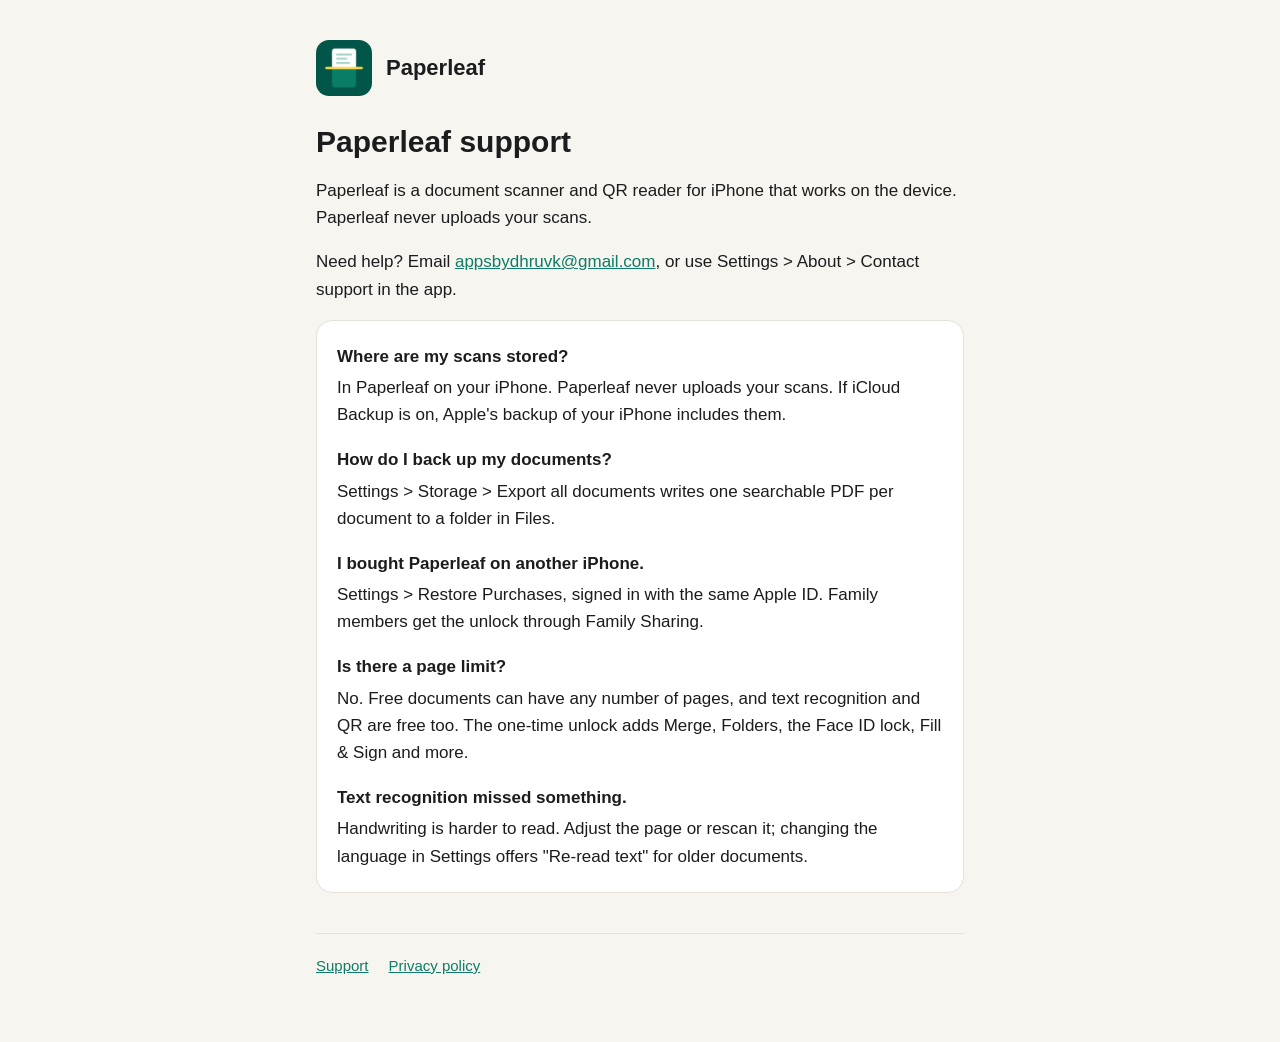
==== index.html @ 41aa4fe1 "Paperleaf support and privacy pages" ====
<!doctype html>
<html lang="en">
<head>
<meta charset="utf-8">
<meta name="viewport" content="width=device-width, initial-scale=1">
<title>Paperleaf Support</title>
<meta name="description" content="Help for Paperleaf, the private document and QR scanner for iPhone.">
<link rel="icon" href="icon.png">
<link rel="stylesheet" href="style.css">
</head>
<body>
<main>
  <header><img src="icon.png" alt=""><a href="index.html">Paperleaf</a></header>
  <h1>Paperleaf support</h1>
  <p>Paperleaf is a document scanner and QR reader for iPhone that works on the device. Paperleaf never uploads your scans.</p>
  <p>Need help? Email <a href="mailto:appsbydhruvk@gmail.com?subject=Paperleaf">appsbydhruvk@gmail.com</a>, or use Settings &gt; About &gt; Contact support in the app.</p>

  <div class="card">
    <h2>Where are my scans stored?</h2>
    <p>In Paperleaf on your iPhone. Paperleaf never uploads your scans. If iCloud Backup is on, Apple's backup of your iPhone includes them.</p>
    <h2>How do I back up my documents?</h2>
    <p>Settings &gt; Storage &gt; Export all documents writes one searchable PDF per document to a folder in Files.</p>
    <h2>I bought Paperleaf on another iPhone.</h2>
    <p>Settings &gt; Restore Purchases, signed in with the same Apple ID. Family members get the unlock through Family Sharing.</p>
    <h2>Is there a page limit?</h2>
    <p>No. Free documents can have any number of pages, and text recognition and QR are free too. The one-time unlock adds Merge, Folders, the Face ID lock, Fill &amp; Sign and more.</p>
    <h2>Text recognition missed something.</h2>
    <p>Handwriting is harder to read. Adjust the page or rescan it; changing the language in Settings offers "Re-read text" for older documents.</p>
  </div>

  <nav><a href="index.html">Support</a><a href="privacy.html">Privacy policy</a></nav>
</main>
</body>
</html>
---- style.css ----
:root {
  --bg: #f7f5f0;
  --card: #ffffff;
  --ink: #1c1c1e;
  --muted: #5f6368;
  --accent: #0e7c66;
  --line: #e4e1d9;
  color-scheme: light dark;
}
@media (prefers-color-scheme: dark) {
  :root {
    --bg: #111413;
    --card: #1b201e;
    --ink: #f2f2f0;
    --muted: #a3aaa7;
    --accent: #3dbe9e;
    --line: #2c3330;
  }
}
* { box-sizing: border-box; }
body {
  margin: 0;
  background: var(--bg);
  color: var(--ink);
  font: 17px/1.6 -apple-system, BlinkMacSystemFont, "Helvetica Neue", Arial, sans-serif;
}
main { max-width: 680px; margin: 0 auto; padding: 40px 16px 64px; }
header { display: flex; align-items: center; gap: 14px; margin-bottom: 28px; }
header img { width: 56px; height: 56px; border-radius: 13px; }
header a { color: inherit; text-decoration: none; font-weight: 600; font-size: 22px; }
h1 { font-size: 30px; line-height: 1.2; margin: 0 0 8px; }
h2 { font-size: 20px; margin: 32px 0 8px; }
p, li { color: var(--ink); }
.muted { color: var(--muted); font-size: 15px; }
a { color: var(--accent); }
.card { background: var(--card); border: 1px solid var(--line); border-radius: 16px; padding: 4px 20px; margin-top: 16px; }
.card h2 { font-size: 17px; margin: 18px 0 4px; }
.card p { margin: 0 0 18px; }
nav { display: flex; gap: 20px; margin-top: 40px; padding-top: 20px; border-top: 1px solid var(--line); font-size: 15px; }
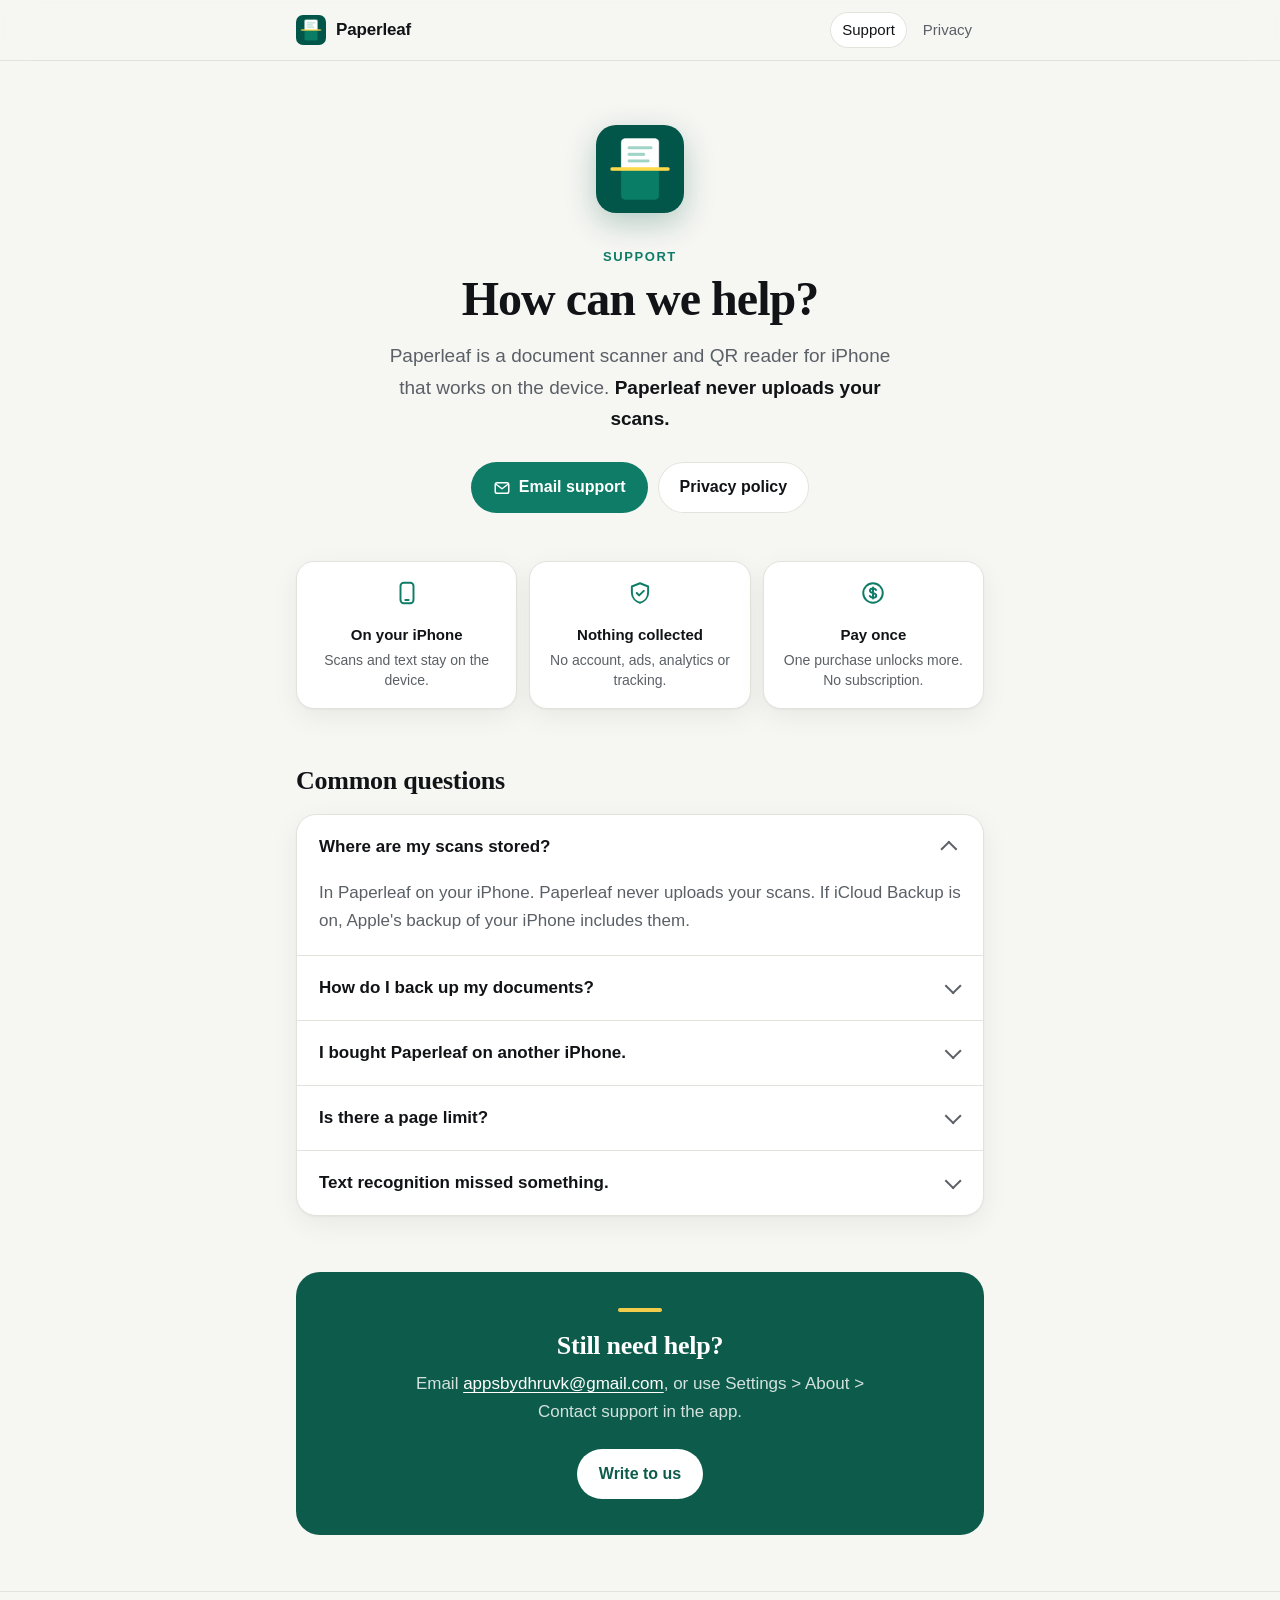
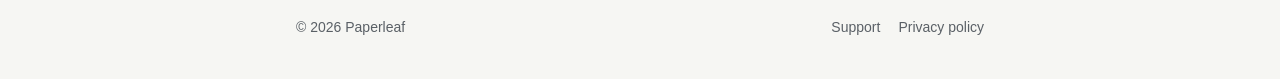
==== commit 63ae8cc6: "A cleaner, more elegant design for the support and privacy pages" ====
--- a/index.html
+++ b/index.html
@@ -5,30 +5,94 @@
 <meta name="viewport" content="width=device-width, initial-scale=1">
 <title>Paperleaf Support</title>
 <meta name="description" content="Help for Paperleaf, the private document and QR scanner for iPhone.">
+<meta name="theme-color" content="#f6f6f3" media="(prefers-color-scheme: light)">
+<meta name="theme-color" content="#0c0d0f" media="(prefers-color-scheme: dark)">
 <link rel="icon" href="icon.png">
+<link rel="apple-touch-icon" href="icon.png">
 <link rel="stylesheet" href="style.css">
 </head>
 <body>
-<main>
-  <header><img src="icon.png" alt=""><a href="index.html">Paperleaf</a></header>
-  <h1>Paperleaf support</h1>
-  <p>Paperleaf is a document scanner and QR reader for iPhone that works on the device. Paperleaf never uploads your scans.</p>
-  <p>Need help? Email <a href="mailto:appsbydhruvk@gmail.com?subject=Paperleaf">appsbydhruvk@gmail.com</a>, or use Settings &gt; About &gt; Contact support in the app.</p>
+<header class="top">
+  <div class="wrap">
+    <a class="brand" href="index.html"><img src="icon.png" alt="">Paperleaf</a>
+    <nav class="links" aria-label="Pages">
+      <a href="index.html" aria-current="page">Support</a>
+      <a href="privacy.html">Privacy</a>
+    </nav>
+  </div>
+</header>
 
-  <div class="card">
-    <h2>Where are my scans stored?</h2>
-    <p>In Paperleaf on your iPhone. Paperleaf never uploads your scans. If iCloud Backup is on, Apple's backup of your iPhone includes them.</p>
-    <h2>How do I back up my documents?</h2>
-    <p>Settings &gt; Storage &gt; Export all documents writes one searchable PDF per document to a folder in Files.</p>
-    <h2>I bought Paperleaf on another iPhone.</h2>
-    <p>Settings &gt; Restore Purchases, signed in with the same Apple ID. Family members get the unlock through Family Sharing.</p>
-    <h2>Is there a page limit?</h2>
-    <p>No. Free documents can have any number of pages, and text recognition and QR are free too. The one-time unlock adds Merge, Folders, the Face ID lock, Fill &amp; Sign and more.</p>
-    <h2>Text recognition missed something.</h2>
-    <p>Handwriting is harder to read. Adjust the page or rescan it; changing the language in Settings offers "Re-read text" for older documents.</p>
+<main class="wrap">
+  <section class="hero">
+    <img class="mark" src="icon.png" alt="Paperleaf icon">
+    <p class="eyebrow">Support</p>
+    <h1>How can we help?</h1>
+    <p class="lede">Paperleaf is a document scanner and QR reader for iPhone that works on the device. <strong>Paperleaf never uploads your scans.</strong></p>
+    <div class="actions">
+      <a class="button" href="mailto:appsbydhruvk@gmail.com?subject=Paperleaf">
+        <svg viewBox="0 0 24 24" fill="none" stroke="currentColor" stroke-width="2" stroke-linecap="round" stroke-linejoin="round" aria-hidden="true"><rect x="3" y="5" width="18" height="14" rx="2.5"/><path d="m4 7 8 6 8-6"/></svg>
+        Email support
+      </a>
+      <a class="button quiet" href="privacy.html">Privacy policy</a>
+    </div>
+  </section>
+
+  <ul class="promises">
+    <li>
+      <svg viewBox="0 0 24 24" fill="none" stroke="currentColor" stroke-width="1.8" stroke-linecap="round" stroke-linejoin="round" aria-hidden="true"><rect x="6" y="2.5" width="12" height="19" rx="3"/><path d="M10.5 18.5h3"/></svg>
+      <b>On your iPhone</b>
+      <span>Scans and text stay on the device.</span>
+    </li>
+    <li>
+      <svg viewBox="0 0 24 24" fill="none" stroke="currentColor" stroke-width="1.8" stroke-linecap="round" stroke-linejoin="round" aria-hidden="true"><path d="M12 3 4.5 6v5.5c0 4.6 3.1 8.3 7.5 9.5 4.4-1.2 7.5-4.9 7.5-9.5V6L12 3Z"/><path d="m9 12 2.2 2.2L15.5 10"/></svg>
+      <b>Nothing collected</b>
+      <span>No account, ads, analytics or tracking.</span>
+    </li>
+    <li>
+      <svg viewBox="0 0 24 24" fill="none" stroke="currentColor" stroke-width="1.8" stroke-linecap="round" stroke-linejoin="round" aria-hidden="true"><circle cx="12" cy="12" r="9"/><path d="M12 7v10M14.8 9.2c-.5-.9-1.6-1.4-2.8-1.4-1.6 0-2.8.9-2.8 2.1 0 2.9 5.8 1.5 5.8 4.3 0 1.2-1.3 2.1-3 2.1-1.3 0-2.5-.6-3-1.5"/></svg>
+      <b>Pay once</b>
+      <span>One purchase unlocks more. No subscription.</span>
+    </li>
+  </ul>
+
+  <section class="section" aria-labelledby="questions">
+    <h2 id="questions">Common questions</h2>
+    <div class="faq">
+      <details open>
+        <summary>Where are my scans stored?</summary>
+        <p>In Paperleaf on your iPhone. Paperleaf never uploads your scans. If iCloud Backup is on, Apple's backup of your iPhone includes them.</p>
+      </details>
+      <details>
+        <summary>How do I back up my documents?</summary>
+        <p>Settings &gt; Storage &gt; Export all documents writes one searchable PDF per document to a folder in Files.</p>
+      </details>
+      <details>
+        <summary>I bought Paperleaf on another iPhone.</summary>
+        <p>Settings &gt; Restore Purchases, signed in with the same Apple ID. Family members get the unlock through Family Sharing.</p>
+      </details>
+      <details>
+        <summary>Is there a page limit?</summary>
+        <p>No. Free documents can have any number of pages, and text recognition and QR are free too. The one-time unlock adds Merge, Folders, the Face ID lock, Fill &amp; Sign and more.</p>
+      </details>
+      <details>
+        <summary>Text recognition missed something.</summary>
+        <p>Handwriting is harder to read. Adjust the page or rescan it; changing the language in Settings offers "Re-read text" for older documents.</p>
+      </details>
+    </div>
+  </section>
+
+  <section class="section contact" aria-labelledby="contact">
+    <h2 id="contact">Still need help?</h2>
+    <p>Email <a href="mailto:appsbydhruvk@gmail.com?subject=Paperleaf" style="color:#fff">appsbydhruvk@gmail.com</a>, or use Settings &gt; About &gt; Contact support in the app.</p>
+    <a class="button" href="mailto:appsbydhruvk@gmail.com?subject=Paperleaf">Write to us</a>
+  </section>
+</main>
+
+<footer>
+  <div class="wrap">
+    <span>© 2026 Paperleaf</span>
+    <nav aria-label="Footer"><a href="index.html">Support</a><a href="privacy.html">Privacy policy</a></nav>
   </div>
-
-  <nav><a href="index.html">Support</a><a href="privacy.html">Privacy policy</a></nav>
-</main>
+</footer>
 </body>
 </html>
--- a/style.css
+++ b/style.css
@@ -1,39 +1,187 @@
+/* Paperleaf support and privacy pages. System fonts only: the site loads nothing from other servers. */
 :root {
-  --bg: #f7f5f0;
+  --bg: #f6f6f3;
+  --bg-deep: #eceae3;
   --card: #ffffff;
-  --ink: #1c1c1e;
-  --muted: #5f6368;
+  --ink: #111316;
+  --muted: #5a6066;
+  --line: #e3e3dd;
   --accent: #0e7c66;
-  --line: #e4e1d9;
+  --accent-ink: #ffffff;
+  --tint: #e3f1ec;
+  --tint-ink: #0a5a4a;
+  --brand: #0d5c4b;
+  --scan: #f2cc4b;
+  --shadow: 0 1px 2px rgba(16, 20, 24, 0.04), 0 8px 28px rgba(16, 20, 24, 0.06);
+  --serif: ui-serif, "New York", "Iowan Old Style", Georgia, "Times New Roman", serif;
+  --sans: -apple-system, BlinkMacSystemFont, "SF Pro Text", "Helvetica Neue", Arial, sans-serif;
   color-scheme: light dark;
 }
 @media (prefers-color-scheme: dark) {
   :root {
-    --bg: #111413;
-    --card: #1b201e;
-    --ink: #f2f2f0;
-    --muted: #a3aaa7;
+    --bg: #0c0d0f;
+    --bg-deep: #121416;
+    --card: #17191c;
+    --ink: #f4f4f1;
+    --muted: #a9afb5;
+    --line: #2a2d31;
     --accent: #3dbe9e;
-    --line: #2c3330;
+    --accent-ink: #08221c;
+    --tint: #12342c;
+    --tint-ink: #8fdcc6;
+    --brand: #0d5c4b;
+    --shadow: 0 1px 2px rgba(0, 0, 0, 0.3), 0 8px 28px rgba(0, 0, 0, 0.35);
   }
 }
+
 * { box-sizing: border-box; }
+html { -webkit-text-size-adjust: 100%; }
 body {
   margin: 0;
   background: var(--bg);
   color: var(--ink);
-  font: 17px/1.6 -apple-system, BlinkMacSystemFont, "Helvetica Neue", Arial, sans-serif;
+  font: 17px/1.65 var(--sans);
+  -webkit-font-smoothing: antialiased;
 }
-main { max-width: 680px; margin: 0 auto; padding: 40px 16px 64px; }
-header { display: flex; align-items: center; gap: 14px; margin-bottom: 28px; }
-header img { width: 56px; height: 56px; border-radius: 13px; }
-header a { color: inherit; text-decoration: none; font-weight: 600; font-size: 22px; }
-h1 { font-size: 30px; line-height: 1.2; margin: 0 0 8px; }
-h2 { font-size: 20px; margin: 32px 0 8px; }
-p, li { color: var(--ink); }
-.muted { color: var(--muted); font-size: 15px; }
-a { color: var(--accent); }
-.card { background: var(--card); border: 1px solid var(--line); border-radius: 16px; padding: 4px 20px; margin-top: 16px; }
-.card h2 { font-size: 17px; margin: 18px 0 4px; }
-.card p { margin: 0 0 18px; }
-nav { display: flex; gap: 20px; margin-top: 40px; padding-top: 20px; border-top: 1px solid var(--line); font-size: 15px; }
+a { color: var(--accent); text-underline-offset: 3px; }
+a:hover { text-decoration-thickness: 2px; }
+:focus-visible { outline: 2px solid var(--accent); outline-offset: 3px; border-radius: 6px; }
+
+.wrap { max-width: 720px; margin: 0 auto; padding: 0 16px; }
+
+/* Top bar */
+.top {
+  position: sticky; top: 0; z-index: 2;
+  background: color-mix(in srgb, var(--bg) 82%, transparent);
+  -webkit-backdrop-filter: saturate(160%) blur(14px);
+  backdrop-filter: saturate(160%) blur(14px);
+  border-bottom: 1px solid var(--line);
+}
+.top .wrap { display: flex; align-items: center; justify-content: space-between; height: 60px; }
+.brand { display: flex; align-items: center; gap: 10px; color: var(--ink); text-decoration: none; font-weight: 600; letter-spacing: -0.01em; }
+.brand img { width: 30px; height: 30px; border-radius: 7px; }
+.links { display: flex; gap: 4px; }
+.links a { color: var(--muted); text-decoration: none; font-size: 15px; padding: 6px 12px; border-radius: 999px; }
+.links a:hover { color: var(--ink); background: var(--bg-deep); }
+.links a[aria-current="page"] { color: var(--ink); background: var(--card); box-shadow: inset 0 0 0 1px var(--line); }
+
+/* Opening */
+.hero { padding: 64px 0 40px; text-align: center; }
+.mark { width: 88px; height: 88px; border-radius: 20px; box-shadow: 0 10px 30px rgba(13, 92, 75, 0.28); }
+.eyebrow { margin: 24px 0 6px; color: var(--accent); font-size: 13px; font-weight: 600; letter-spacing: 0.12em; text-transform: uppercase; }
+h1 {
+  font-family: var(--serif);
+  font-weight: 600;
+  font-size: clamp(34px, 7vw, 48px);
+  line-height: 1.1;
+  letter-spacing: -0.02em;
+  margin: 0 0 14px;
+}
+.lede { font-size: 19px; color: var(--muted); max-width: 520px; margin: 0 auto; }
+.lede strong { color: var(--ink); font-weight: 600; }
+.actions { display: flex; flex-wrap: wrap; justify-content: center; gap: 10px; margin-top: 28px; }
+.button {
+  display: inline-flex; align-items: center; gap: 8px;
+  padding: 12px 22px; border-radius: 999px;
+  background: var(--accent); color: var(--accent-ink);
+  font-weight: 600; font-size: 16px; text-decoration: none;
+  transition: transform 0.15s ease, box-shadow 0.15s ease;
+}
+.button:hover { transform: translateY(-1px); box-shadow: 0 6px 18px rgba(14, 124, 102, 0.3); }
+.button.quiet { background: var(--card); color: var(--ink); box-shadow: inset 0 0 0 1px var(--line); }
+.button.quiet:hover { box-shadow: inset 0 0 0 1px var(--line), var(--shadow); }
+.button svg { width: 18px; height: 18px; }
+
+/* Three promises */
+.promises { display: grid; grid-template-columns: repeat(3, 1fr); gap: 12px; margin: 8px 0 56px; padding: 0; list-style: none; }
+.promises li {
+  background: var(--card); border: 1px solid var(--line); border-radius: 18px;
+  padding: 18px 16px; text-align: center; box-shadow: var(--shadow);
+}
+.promises svg { width: 26px; height: 26px; color: var(--accent); }
+.promises b { display: block; margin-top: 8px; font-size: 15px; }
+.promises span { display: block; color: var(--muted); font-size: 14px; line-height: 1.45; margin-top: 2px; }
+
+/* Sections */
+h2 {
+  font-family: var(--serif);
+  font-weight: 600;
+  font-size: 26px;
+  letter-spacing: -0.01em;
+  line-height: 1.25;
+  margin: 0 0 16px;
+}
+.section { margin-bottom: 56px; }
+
+/* Questions */
+.faq { background: var(--card); border: 1px solid var(--line); border-radius: 20px; box-shadow: var(--shadow); overflow: hidden; }
+.faq details { border-top: 1px solid var(--line); }
+.faq details:first-child { border-top: 0; }
+.faq summary {
+  list-style: none; cursor: pointer;
+  display: flex; align-items: center; justify-content: space-between; gap: 16px;
+  padding: 18px 22px; font-weight: 600;
+}
+.faq summary::-webkit-details-marker { display: none; }
+.faq summary::after {
+  content: ""; flex: none; width: 10px; height: 10px; margin-right: 4px;
+  border-right: 2px solid var(--muted); border-bottom: 2px solid var(--muted);
+  transform: rotate(45deg) translateY(-3px); transition: transform 0.2s ease;
+}
+.faq details[open] summary::after { transform: rotate(-135deg) translateY(-3px); }
+.faq summary:hover { background: var(--bg); }
+.faq details p { margin: 0; padding: 0 22px 20px; color: var(--muted); }
+
+/* Contact */
+.contact {
+  position: relative; overflow: hidden;
+  background: var(--brand); color: #ffffff;
+  border-radius: 24px; padding: 36px 28px; text-align: center;
+}
+/* The icon's scan line, as a short bar above the heading. */
+.contact::before {
+  content: ""; display: block; width: 44px; height: 4px; margin: 0 auto 18px;
+  border-radius: 2px; background: var(--scan);
+}
+.contact h2 { color: #ffffff; margin-bottom: 8px; }
+.contact p { margin: 0 auto 22px; max-width: 460px; color: rgba(255, 255, 255, 0.82); }
+.contact .button { background: #ffffff; color: var(--brand); }
+
+/* Privacy policy */
+.summary {
+  background: var(--tint); color: var(--tint-ink);
+  border-radius: 20px; padding: 22px 24px; margin: 0 0 48px;
+}
+.summary h2 { color: var(--tint-ink); font-size: 20px; margin-bottom: 12px; }
+.summary ul { list-style: none; margin: 0; padding: 0; display: grid; gap: 10px; }
+.summary li { display: flex; gap: 12px; align-items: flex-start; }
+.summary svg { flex: none; width: 22px; height: 22px; margin-top: 2px; }
+.policy { counter-reset: part; }
+.policy section { padding: 22px 0; border-top: 1px solid var(--line); }
+.policy section:first-child { border-top: 0; padding-top: 0; }
+.policy h3 { font-size: 13px; letter-spacing: 0.1em; text-transform: uppercase; color: var(--accent); margin: 0 0 8px; }
+.policy h3::before { counter-increment: part; content: counter(part, decimal-leading-zero) "  "; color: var(--muted); }
+.policy p { margin: 0 0 10px; }
+.policy p:last-child { margin-bottom: 0; }
+.date { color: var(--muted); font-size: 15px; margin: 0; }
+
+/* Footer */
+footer { border-top: 1px solid var(--line); margin-top: 24px; }
+footer .wrap { display: flex; flex-wrap: wrap; justify-content: space-between; gap: 12px; padding-top: 24px; padding-bottom: 40px; color: var(--muted); font-size: 14px; }
+footer nav { display: flex; gap: 18px; }
+footer a { color: var(--muted); text-decoration: none; }
+footer a:hover { color: var(--ink); }
+
+@media (max-width: 560px) {
+  .hero { padding: 44px 0 32px; }
+  .promises { grid-template-columns: 1fr; }
+  .promises li { display: grid; grid-template-columns: 28px 1fr; column-gap: 14px; text-align: left; align-items: start; }
+  .promises svg { grid-row: span 2; margin-top: 2px; }
+  .promises b { margin-top: 0; }
+  .faq summary { padding: 16px 18px; }
+  .faq details p { padding: 0 18px 18px; }
+  .contact { padding: 30px 20px; }
+}
+@media (prefers-reduced-motion: reduce) {
+  * { transition: none !important; }
+}
